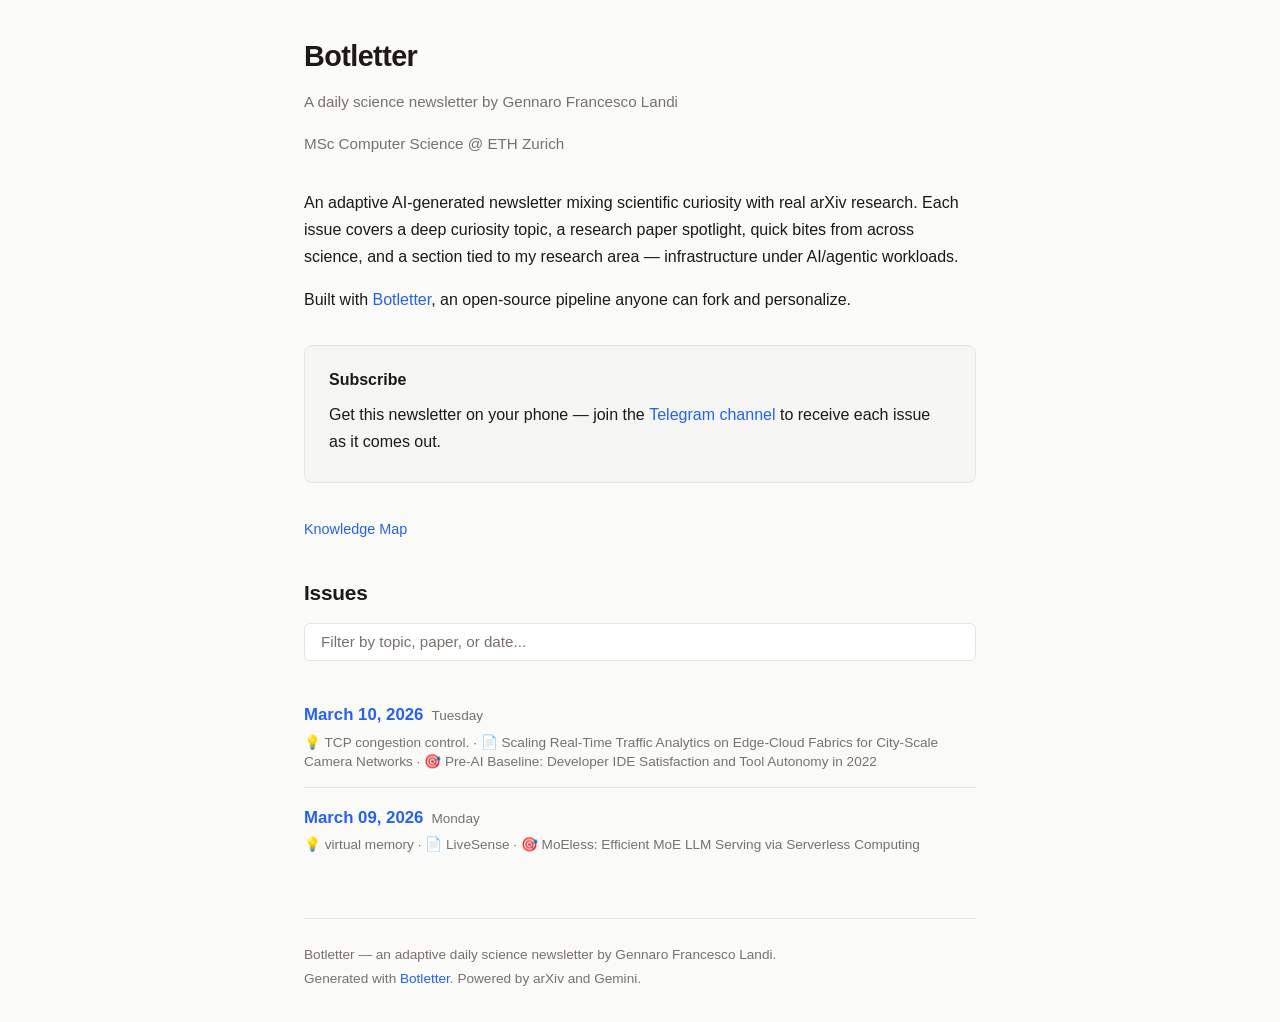
==== docs/index.html @ 892b3fe8 "feat: add knowledge map page + search filter on index" ====
<!DOCTYPE html>
<html lang="en">
<head>
<meta charset="utf-8">
<meta name="viewport" content="width=device-width, initial-scale=1">
<title>Botletter — Gennaro Francesco Landi</title>
<link rel="stylesheet" href="style.css">
</head>
<body>


<div class="header">
<h1>Botletter</h1>
<p class="subtitle">A daily science newsletter by Gennaro Francesco Landi</p>
<p class="subtitle">MSc Computer Science @ ETH Zurich</p>
</div>
<p>An adaptive AI-generated newsletter mixing scientific curiosity with real
arXiv research. Each issue covers a deep curiosity topic, a research paper
spotlight, quick bites from across science, and a section tied to my research
area — infrastructure under AI/agentic workloads.</p>
<p>Built with <a href="https://github.com/landigf/botletter">Botletter</a>,
an open-source pipeline anyone can fork and personalize.</p>

<div class="subscribe-box">
<p><strong>Subscribe</strong></p>
<p>Get this newsletter on your phone — join the
<a href="https://t.me/Broletter" target="_blank" rel="noopener">
Telegram channel</a> to receive each issue as it comes out.</p>
</div>

<div class="nav"><a href="knowledge-map.html">Knowledge Map</a></div>
<h2>Issues</h2>
<input type="text" id="search" class="search-box" placeholder="Filter by topic, paper, or date...">
<ul class="issue-list">
<li data-search="March 10, 2026 Tuesday TCP congestion control. Scaling Real-Time Traffic Analytics on Edge-Cloud Fabrics for City-Scale Camera Networks Pre-AI Baseline: Developer IDE Satisfaction and Tool Autonomy in 2022"><a class="date" href="issues/2026-03-10.html">March 10, 2026</a><span class="weekday">Tuesday</span><div class="issue-topics">💡 TCP congestion control. · 📄 Scaling Real-Time Traffic Analytics on Edge-Cloud Fabrics for City-Scale Camera Networks · 🎯 Pre-AI Baseline: Developer IDE Satisfaction and Tool Autonomy in 2022</div></li>
<li data-search="March 09, 2026 Monday virtual memory LiveSense MoEless: Efficient MoE LLM Serving via Serverless Computing"><a class="date" href="issues/2026-03-09.html">March 09, 2026</a><span class="weekday">Monday</span><div class="issue-topics">💡 virtual memory · 📄 LiveSense · 🎯 MoEless: Efficient MoE LLM Serving via Serverless Computing</div></li>

</ul>

<script>
document.getElementById('search').addEventListener('input', function() {
    var q = this.value.toLowerCase();
    document.querySelectorAll('.issue-list li').forEach(function(li) {
        li.style.display = li.getAttribute('data-search').toLowerCase().includes(q) ? '' : 'none';
    });
});
</script>


<div class="footer">
    Botletter — an adaptive daily science newsletter by Gennaro Francesco Landi.<br>
    Generated with <a href="https://github.com/landigf/botletter">Botletter</a>.
    Powered by arXiv and Gemini.
</div>
</body>
</html>
---- docs/style.css ----
:root {
    --bg: #fafaf9;
    --fg: #1c1917;
    --muted: #78716c;
    --accent: #2563eb;
    --border: #e7e5e4;
    --card-bg: #ffffff;
    --section-bg: #f5f5f4;
}
@media (prefers-color-scheme: dark) {
    :root {
        --bg: #0c0a09;
        --fg: #e7e5e4;
        --muted: #a8a29e;
        --accent: #60a5fa;
        --border: #292524;
        --card-bg: #1c1917;
        --section-bg: #1c1917;
    }
}
* { margin: 0; padding: 0; box-sizing: border-box; }
body {
    font-family: -apple-system, BlinkMacSystemFont, 'Segoe UI', Roboto, sans-serif;
    background: var(--bg);
    color: var(--fg);
    line-height: 1.7;
    max-width: 720px;
    margin: 0 auto;
    padding: 2rem 1.5rem;
}
a { color: var(--accent); text-decoration: none; }
a:hover { text-decoration: underline; }
h1 { font-size: 1.8rem; margin-bottom: 0.5rem; letter-spacing: -0.02em; }
h2 { font-size: 1.3rem; margin: 2rem 0 0.8rem; letter-spacing: -0.01em; }
h3 { font-size: 1.1rem; margin: 1.5rem 0 0.5rem; }
p { margin-bottom: 1rem; }
hr { border: none; border-top: 1px solid var(--border); margin: 2rem 0; }
blockquote {
    border-left: 3px solid var(--accent);
    padding: 0.5rem 1rem;
    margin: 1rem 0;
    color: var(--muted);
    font-style: italic;
}
code {
    background: var(--section-bg);
    padding: 0.15rem 0.4rem;
    border-radius: 3px;
    font-size: 0.9em;
}
strong { font-weight: 600; }
.header { margin-bottom: 2rem; }
.header .subtitle {
    color: var(--muted);
    font-size: 0.95rem;
    margin-top: 0.25rem;
}
.nav { margin-bottom: 2rem; }
.nav a { margin-right: 1.5rem; font-size: 0.9rem; }
.issue-list { list-style: none; }
.issue-list li {
    padding: 1rem 0;
    border-bottom: 1px solid var(--border);
}
.issue-list li:last-child { border-bottom: none; }
.issue-list .date {
    font-weight: 600;
    font-size: 1.05rem;
}
.issue-list .weekday {
    color: var(--muted);
    font-size: 0.85rem;
    margin-left: 0.5rem;
}
.subscribe-box {
    background: var(--section-bg);
    border: 1px solid var(--border);
    border-radius: 8px;
    padding: 1.2rem 1.5rem;
    margin: 2rem 0;
}
.subscribe-box p { margin-bottom: 0.5rem; }
.subscribe-box a { font-weight: 500; }
.footer {
    margin-top: 3rem;
    padding-top: 1.5rem;
    border-top: 1px solid var(--border);
    color: var(--muted);
    font-size: 0.85rem;
}
.search-box {
    width: 100%;
    padding: 0.6rem 1rem;
    border: 1px solid var(--border);
    border-radius: 6px;
    background: var(--card-bg);
    color: var(--fg);
    font-size: 0.95rem;
    margin-bottom: 1.5rem;
    outline: none;
}
.search-box:focus { border-color: var(--accent); }
.search-box::placeholder { color: var(--muted); }
.issue-topics {
    color: var(--muted);
    font-size: 0.85rem;
    margin-top: 0.2rem;
    line-height: 1.4;
}
.km-entry {
    padding: 0.8rem 0;
    border-bottom: 1px solid var(--border);
}
.km-entry:last-child { border-bottom: none; }
.km-date { font-weight: 600; margin-bottom: 0.3rem; }
.km-date a { color: var(--fg); }
.km-items { list-style: none; color: var(--muted); font-size: 0.9rem; }
.km-items li { padding: 0.15rem 0; }
.km-tag {
    display: inline-block;
    background: var(--section-bg);
    border: 1px solid var(--border);
    border-radius: 4px;
    padding: 0.1rem 0.5rem;
    font-size: 0.8rem;
    color: var(--muted);
    margin-right: 0.3rem;
}
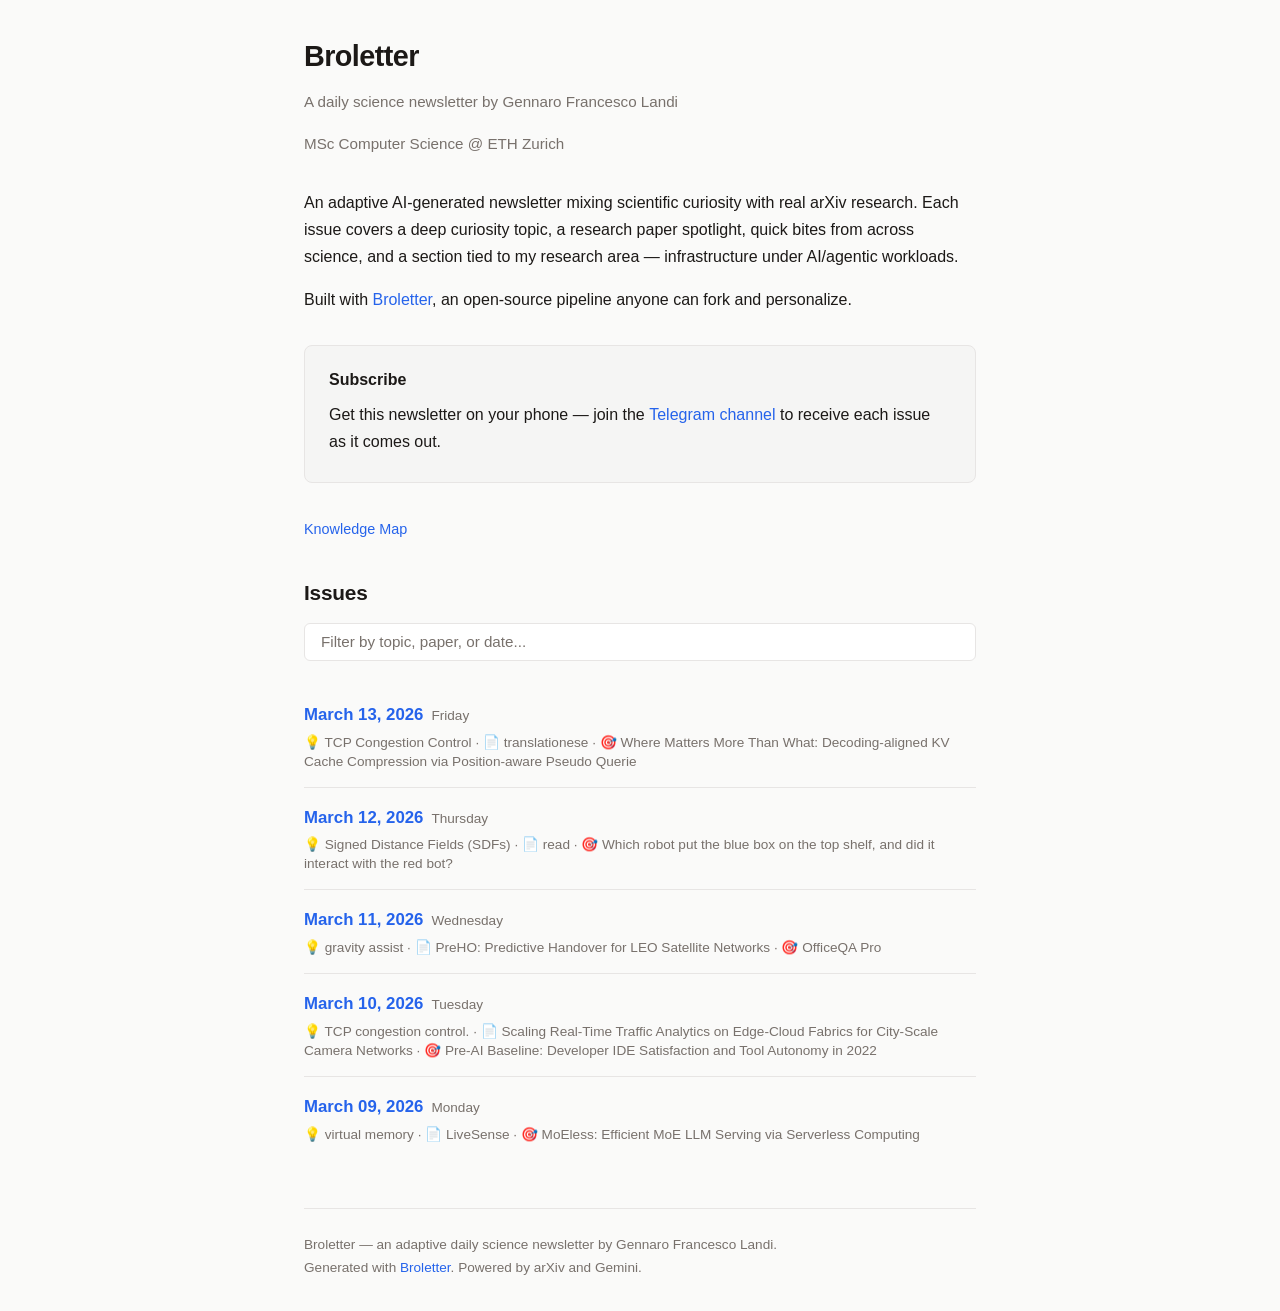
==== commit 8e8e90ff: "site: update newsletter archive" ====
--- a/docs/index.html
+++ b/docs/index.html
@@ -3,14 +3,14 @@
 <head>
 <meta charset="utf-8">
 <meta name="viewport" content="width=device-width, initial-scale=1">
-<title>Botletter — Gennaro Francesco Landi</title>
+<title>Broletter — Gennaro Francesco Landi</title>
 <link rel="stylesheet" href="style.css">
 </head>
 <body>
 
 
 <div class="header">
-<h1>Botletter</h1>
+<h1>Broletter</h1>
 <p class="subtitle">A daily science newsletter by Gennaro Francesco Landi</p>
 <p class="subtitle">MSc Computer Science @ ETH Zurich</p>
 </div>
@@ -18,7 +18,7 @@
 arXiv research. Each issue covers a deep curiosity topic, a research paper
 spotlight, quick bites from across science, and a section tied to my research
 area — infrastructure under AI/agentic workloads.</p>
-<p>Built with <a href="https://github.com/landigf/botletter">Botletter</a>,
+<p>Built with <a href="https://github.com/landigf/Broletter">Broletter</a>,
 an open-source pipeline anyone can fork and personalize.</p>
 
 <div class="subscribe-box">
@@ -32,6 +32,9 @@
 <h2>Issues</h2>
 <input type="text" id="search" class="search-box" placeholder="Filter by topic, paper, or date...">
 <ul class="issue-list">
+<li data-search="March 13, 2026 Friday TCP Congestion Control translationese Where Matters More Than What: Decoding-aligned KV Cache Compression via Position-aware Pseudo Querie"><a class="date" href="issues/2026-03-13.html">March 13, 2026</a><span class="weekday">Friday</span><div class="issue-topics">💡 TCP Congestion Control · 📄 translationese · 🎯 Where Matters More Than What: Decoding-aligned KV Cache Compression via Position-aware Pseudo Querie</div></li>
+<li data-search="March 12, 2026 Thursday Signed Distance Fields (SDFs) read Which robot put the blue box on the top shelf, and did it interact with the red bot?"><a class="date" href="issues/2026-03-12.html">March 12, 2026</a><span class="weekday">Thursday</span><div class="issue-topics">💡 Signed Distance Fields (SDFs) · 📄 read · 🎯 Which robot put the blue box on the top shelf, and did it interact with the red bot?</div></li>
+<li data-search="March 11, 2026 Wednesday gravity assist PreHO: Predictive Handover for LEO Satellite Networks OfficeQA Pro"><a class="date" href="issues/2026-03-11.html">March 11, 2026</a><span class="weekday">Wednesday</span><div class="issue-topics">💡 gravity assist · 📄 PreHO: Predictive Handover for LEO Satellite Networks · 🎯 OfficeQA Pro</div></li>
 <li data-search="March 10, 2026 Tuesday TCP congestion control. Scaling Real-Time Traffic Analytics on Edge-Cloud Fabrics for City-Scale Camera Networks Pre-AI Baseline: Developer IDE Satisfaction and Tool Autonomy in 2022"><a class="date" href="issues/2026-03-10.html">March 10, 2026</a><span class="weekday">Tuesday</span><div class="issue-topics">💡 TCP congestion control. · 📄 Scaling Real-Time Traffic Analytics on Edge-Cloud Fabrics for City-Scale Camera Networks · 🎯 Pre-AI Baseline: Developer IDE Satisfaction and Tool Autonomy in 2022</div></li>
 <li data-search="March 09, 2026 Monday virtual memory LiveSense MoEless: Efficient MoE LLM Serving via Serverless Computing"><a class="date" href="issues/2026-03-09.html">March 09, 2026</a><span class="weekday">Monday</span><div class="issue-topics">💡 virtual memory · 📄 LiveSense · 🎯 MoEless: Efficient MoE LLM Serving via Serverless Computing</div></li>
 
@@ -48,8 +51,8 @@
 
 
 <div class="footer">
-    Botletter — an adaptive daily science newsletter by Gennaro Francesco Landi.<br>
-    Generated with <a href="https://github.com/landigf/botletter">Botletter</a>.
+    Broletter — an adaptive daily science newsletter by Gennaro Francesco Landi.<br>
+    Generated with <a href="https://github.com/landigf/Broletter">Broletter</a>.
     Powered by arXiv and Gemini.
 </div>
 </body>
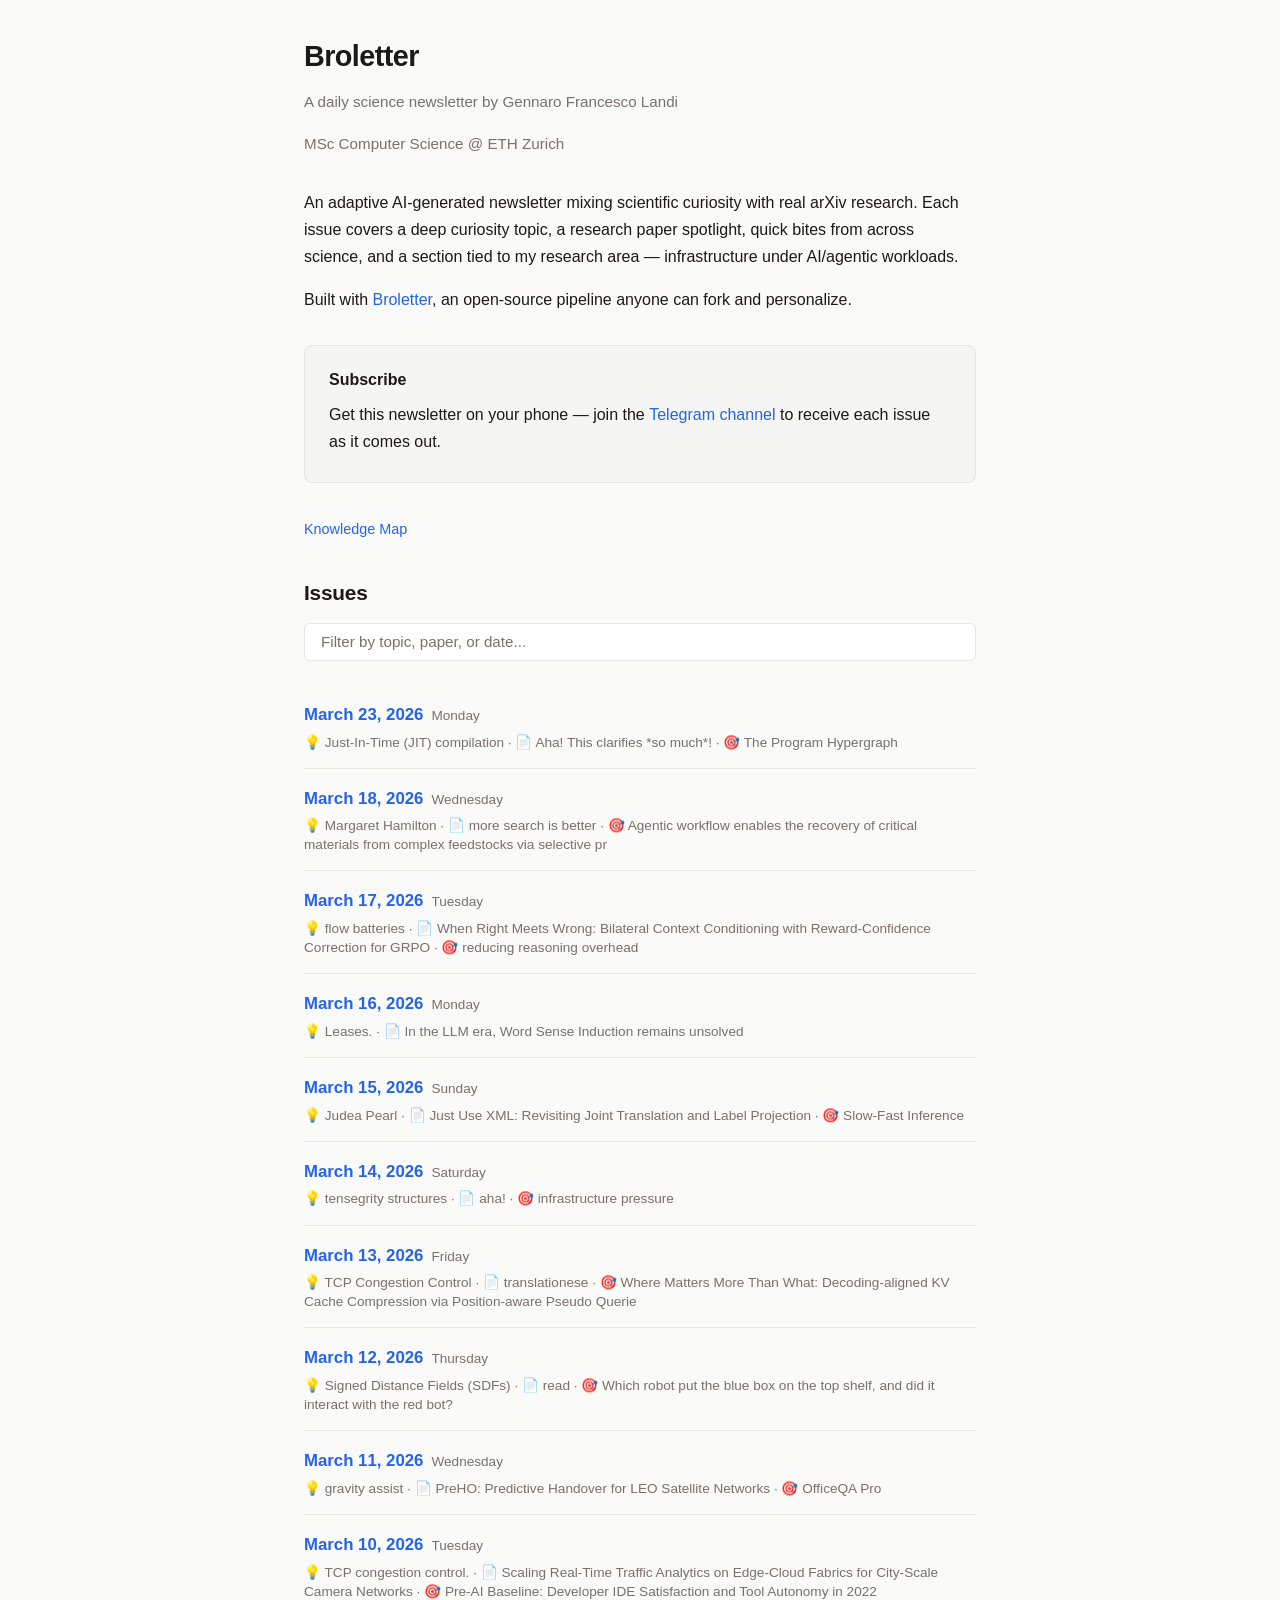
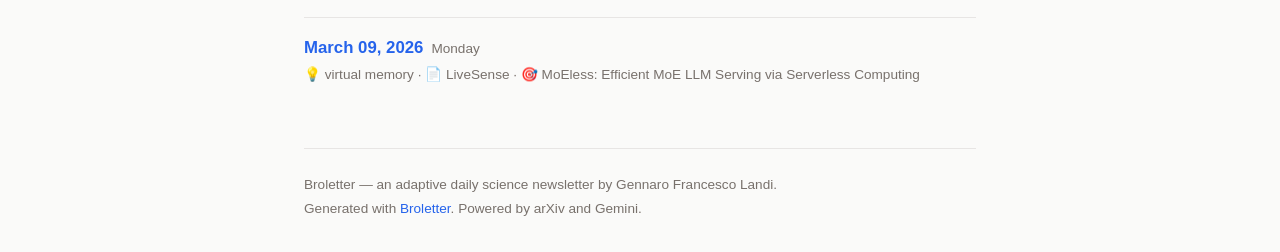
==== commit 4377e02a: "site: update newsletter archive" ====
--- a/docs/index.html
+++ b/docs/index.html
@@ -32,6 +32,12 @@
 <h2>Issues</h2>
 <input type="text" id="search" class="search-box" placeholder="Filter by topic, paper, or date...">
 <ul class="issue-list">
+<li data-search="March 23, 2026 Monday Just-In-Time (JIT) compilation Aha! This clarifies *so much*! The Program Hypergraph"><a class="date" href="issues/2026-03-23.html">March 23, 2026</a><span class="weekday">Monday</span><div class="issue-topics">💡 Just-In-Time (JIT) compilation · 📄 Aha! This clarifies *so much*! · 🎯 The Program Hypergraph</div></li>
+<li data-search="March 18, 2026 Wednesday Margaret Hamilton more search is better Agentic workflow enables the recovery of critical materials from complex feedstocks via selective pr"><a class="date" href="issues/2026-03-18.html">March 18, 2026</a><span class="weekday">Wednesday</span><div class="issue-topics">💡 Margaret Hamilton · 📄 more search is better · 🎯 Agentic workflow enables the recovery of critical materials from complex feedstocks via selective pr</div></li>
+<li data-search="March 17, 2026 Tuesday flow batteries When Right Meets Wrong: Bilateral Context Conditioning with Reward-Confidence Correction for GRPO reducing reasoning overhead"><a class="date" href="issues/2026-03-17.html">March 17, 2026</a><span class="weekday">Tuesday</span><div class="issue-topics">💡 flow batteries · 📄 When Right Meets Wrong: Bilateral Context Conditioning with Reward-Confidence Correction for GRPO · 🎯 reducing reasoning overhead</div></li>
+<li data-search="March 16, 2026 Monday Leases. In the LLM era, Word Sense Induction remains unsolved"><a class="date" href="issues/2026-03-16.html">March 16, 2026</a><span class="weekday">Monday</span><div class="issue-topics">💡 Leases. · 📄 In the LLM era, Word Sense Induction remains unsolved</div></li>
+<li data-search="March 15, 2026 Sunday Judea Pearl Just Use XML: Revisiting Joint Translation and Label Projection Slow-Fast Inference"><a class="date" href="issues/2026-03-15.html">March 15, 2026</a><span class="weekday">Sunday</span><div class="issue-topics">💡 Judea Pearl · 📄 Just Use XML: Revisiting Joint Translation and Label Projection · 🎯 Slow-Fast Inference</div></li>
+<li data-search="March 14, 2026 Saturday tensegrity structures aha! infrastructure pressure"><a class="date" href="issues/2026-03-14.html">March 14, 2026</a><span class="weekday">Saturday</span><div class="issue-topics">💡 tensegrity structures · 📄 aha! · 🎯 infrastructure pressure</div></li>
 <li data-search="March 13, 2026 Friday TCP Congestion Control translationese Where Matters More Than What: Decoding-aligned KV Cache Compression via Position-aware Pseudo Querie"><a class="date" href="issues/2026-03-13.html">March 13, 2026</a><span class="weekday">Friday</span><div class="issue-topics">💡 TCP Congestion Control · 📄 translationese · 🎯 Where Matters More Than What: Decoding-aligned KV Cache Compression via Position-aware Pseudo Querie</div></li>
 <li data-search="March 12, 2026 Thursday Signed Distance Fields (SDFs) read Which robot put the blue box on the top shelf, and did it interact with the red bot?"><a class="date" href="issues/2026-03-12.html">March 12, 2026</a><span class="weekday">Thursday</span><div class="issue-topics">💡 Signed Distance Fields (SDFs) · 📄 read · 🎯 Which robot put the blue box on the top shelf, and did it interact with the red bot?</div></li>
 <li data-search="March 11, 2026 Wednesday gravity assist PreHO: Predictive Handover for LEO Satellite Networks OfficeQA Pro"><a class="date" href="issues/2026-03-11.html">March 11, 2026</a><span class="weekday">Wednesday</span><div class="issue-topics">💡 gravity assist · 📄 PreHO: Predictive Handover for LEO Satellite Networks · 🎯 OfficeQA Pro</div></li>
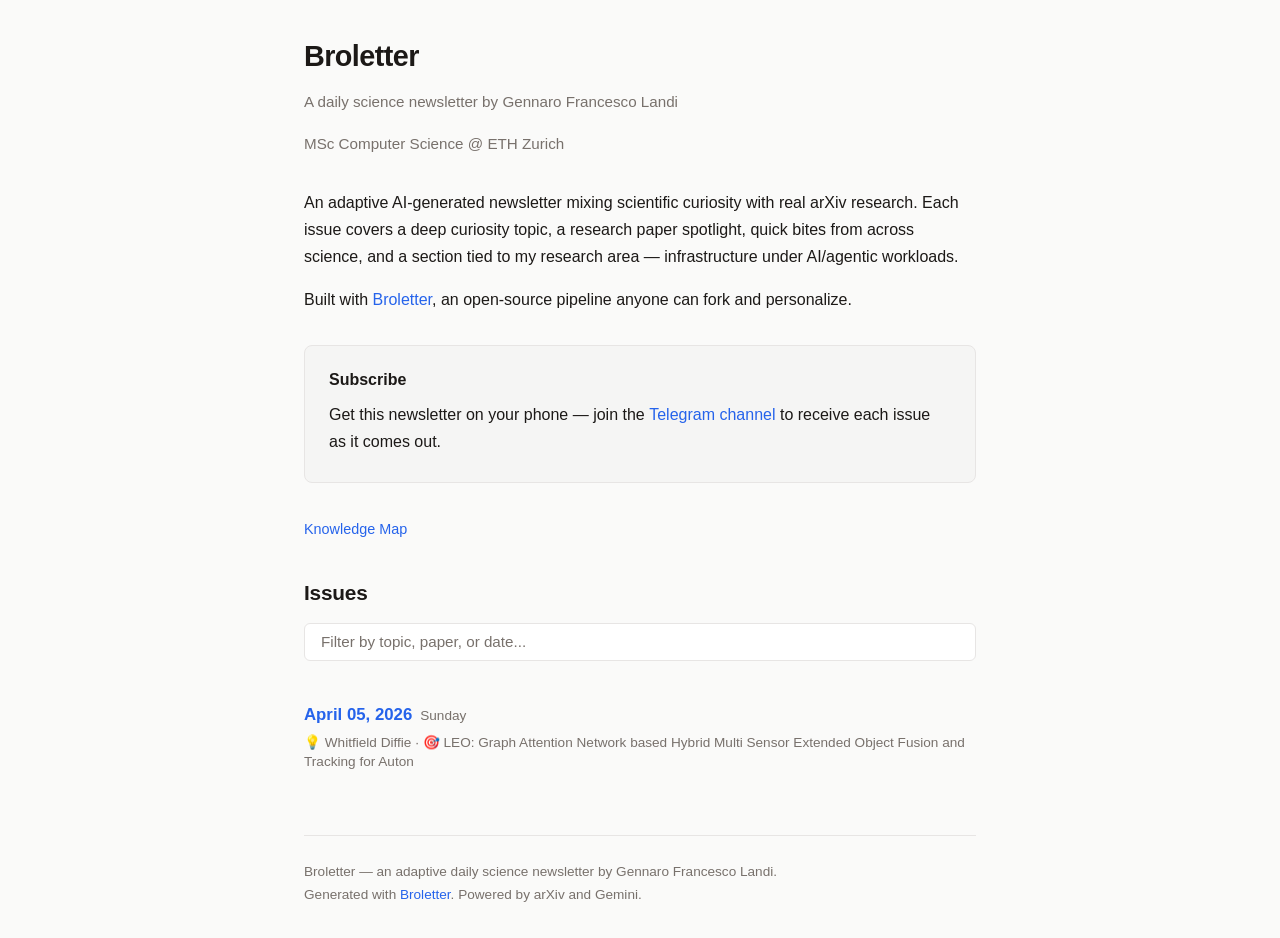
==== commit d4bf9248: "site: update newsletter archive" ====
--- a/docs/index.html
+++ b/docs/index.html
@@ -24,7 +24,7 @@
 <div class="subscribe-box">
 <p><strong>Subscribe</strong></p>
 <p>Get this newsletter on your phone — join the
-<a href="https://t.me/Broletter" target="_blank" rel="noopener">
+<a href="https://t.me/bender_ai_brewery_bot" target="_blank" rel="noopener">
 Telegram channel</a> to receive each issue as it comes out.</p>
 </div>
 
@@ -32,17 +32,7 @@
 <h2>Issues</h2>
 <input type="text" id="search" class="search-box" placeholder="Filter by topic, paper, or date...">
 <ul class="issue-list">
-<li data-search="March 23, 2026 Monday Just-In-Time (JIT) compilation Aha! This clarifies *so much*! The Program Hypergraph"><a class="date" href="issues/2026-03-23.html">March 23, 2026</a><span class="weekday">Monday</span><div class="issue-topics">💡 Just-In-Time (JIT) compilation · 📄 Aha! This clarifies *so much*! · 🎯 The Program Hypergraph</div></li>
-<li data-search="March 18, 2026 Wednesday Margaret Hamilton more search is better Agentic workflow enables the recovery of critical materials from complex feedstocks via selective pr"><a class="date" href="issues/2026-03-18.html">March 18, 2026</a><span class="weekday">Wednesday</span><div class="issue-topics">💡 Margaret Hamilton · 📄 more search is better · 🎯 Agentic workflow enables the recovery of critical materials from complex feedstocks via selective pr</div></li>
-<li data-search="March 17, 2026 Tuesday flow batteries When Right Meets Wrong: Bilateral Context Conditioning with Reward-Confidence Correction for GRPO reducing reasoning overhead"><a class="date" href="issues/2026-03-17.html">March 17, 2026</a><span class="weekday">Tuesday</span><div class="issue-topics">💡 flow batteries · 📄 When Right Meets Wrong: Bilateral Context Conditioning with Reward-Confidence Correction for GRPO · 🎯 reducing reasoning overhead</div></li>
-<li data-search="March 16, 2026 Monday Leases. In the LLM era, Word Sense Induction remains unsolved"><a class="date" href="issues/2026-03-16.html">March 16, 2026</a><span class="weekday">Monday</span><div class="issue-topics">💡 Leases. · 📄 In the LLM era, Word Sense Induction remains unsolved</div></li>
-<li data-search="March 15, 2026 Sunday Judea Pearl Just Use XML: Revisiting Joint Translation and Label Projection Slow-Fast Inference"><a class="date" href="issues/2026-03-15.html">March 15, 2026</a><span class="weekday">Sunday</span><div class="issue-topics">💡 Judea Pearl · 📄 Just Use XML: Revisiting Joint Translation and Label Projection · 🎯 Slow-Fast Inference</div></li>
-<li data-search="March 14, 2026 Saturday tensegrity structures aha! infrastructure pressure"><a class="date" href="issues/2026-03-14.html">March 14, 2026</a><span class="weekday">Saturday</span><div class="issue-topics">💡 tensegrity structures · 📄 aha! · 🎯 infrastructure pressure</div></li>
-<li data-search="March 13, 2026 Friday TCP Congestion Control translationese Where Matters More Than What: Decoding-aligned KV Cache Compression via Position-aware Pseudo Querie"><a class="date" href="issues/2026-03-13.html">March 13, 2026</a><span class="weekday">Friday</span><div class="issue-topics">💡 TCP Congestion Control · 📄 translationese · 🎯 Where Matters More Than What: Decoding-aligned KV Cache Compression via Position-aware Pseudo Querie</div></li>
-<li data-search="March 12, 2026 Thursday Signed Distance Fields (SDFs) read Which robot put the blue box on the top shelf, and did it interact with the red bot?"><a class="date" href="issues/2026-03-12.html">March 12, 2026</a><span class="weekday">Thursday</span><div class="issue-topics">💡 Signed Distance Fields (SDFs) · 📄 read · 🎯 Which robot put the blue box on the top shelf, and did it interact with the red bot?</div></li>
-<li data-search="March 11, 2026 Wednesday gravity assist PreHO: Predictive Handover for LEO Satellite Networks OfficeQA Pro"><a class="date" href="issues/2026-03-11.html">March 11, 2026</a><span class="weekday">Wednesday</span><div class="issue-topics">💡 gravity assist · 📄 PreHO: Predictive Handover for LEO Satellite Networks · 🎯 OfficeQA Pro</div></li>
-<li data-search="March 10, 2026 Tuesday TCP congestion control. Scaling Real-Time Traffic Analytics on Edge-Cloud Fabrics for City-Scale Camera Networks Pre-AI Baseline: Developer IDE Satisfaction and Tool Autonomy in 2022"><a class="date" href="issues/2026-03-10.html">March 10, 2026</a><span class="weekday">Tuesday</span><div class="issue-topics">💡 TCP congestion control. · 📄 Scaling Real-Time Traffic Analytics on Edge-Cloud Fabrics for City-Scale Camera Networks · 🎯 Pre-AI Baseline: Developer IDE Satisfaction and Tool Autonomy in 2022</div></li>
-<li data-search="March 09, 2026 Monday virtual memory LiveSense MoEless: Efficient MoE LLM Serving via Serverless Computing"><a class="date" href="issues/2026-03-09.html">March 09, 2026</a><span class="weekday">Monday</span><div class="issue-topics">💡 virtual memory · 📄 LiveSense · 🎯 MoEless: Efficient MoE LLM Serving via Serverless Computing</div></li>
+<li data-search="April 05, 2026 Sunday Whitfield Diffie LEO: Graph Attention Network based Hybrid Multi Sensor Extended Object Fusion and Tracking for Auton"><a class="date" href="issues/2026-04-05.html">April 05, 2026</a><span class="weekday">Sunday</span><div class="issue-topics">💡 Whitfield Diffie · 🎯 LEO: Graph Attention Network based Hybrid Multi Sensor Extended Object Fusion and Tracking for Auton</div></li>
 
 </ul>
 
